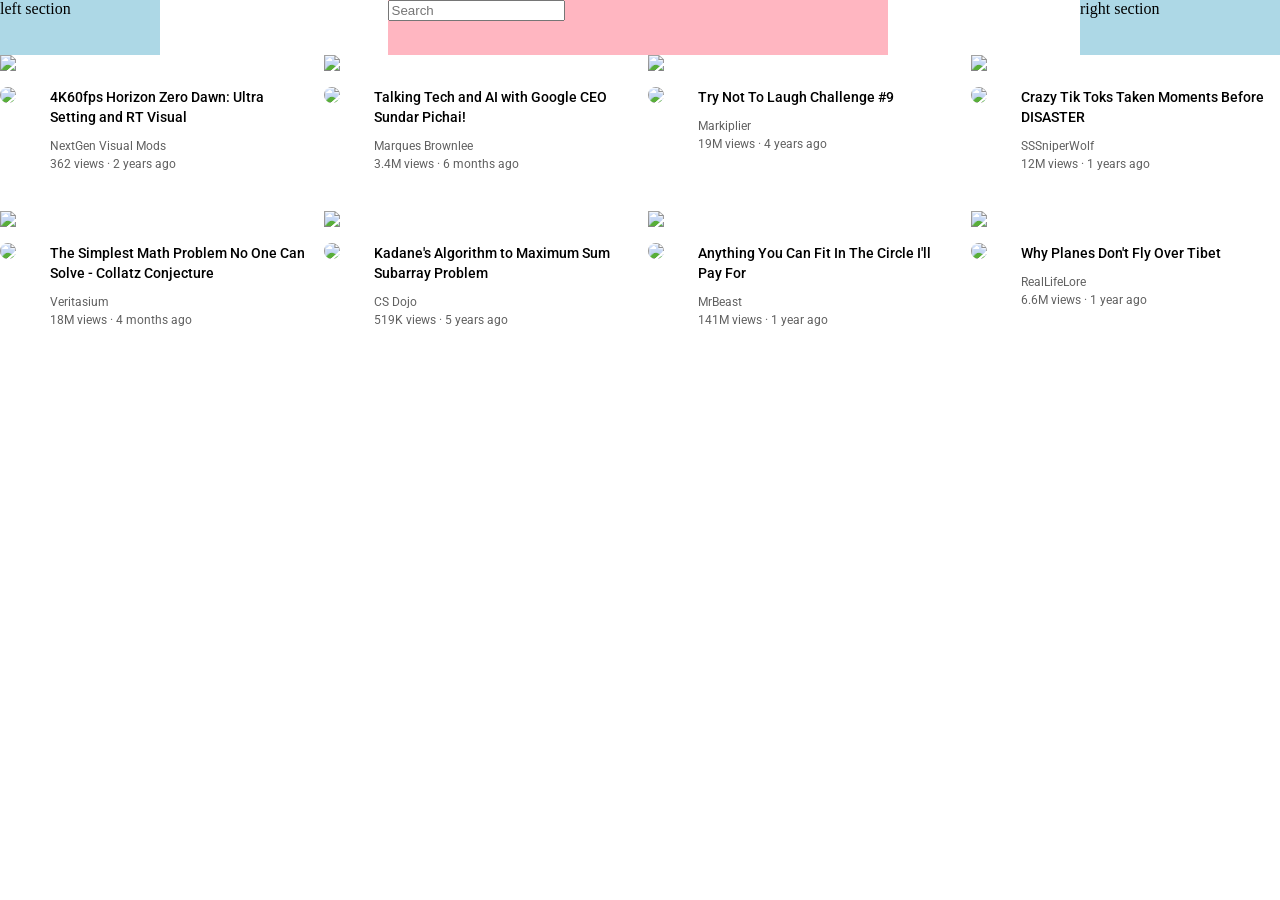
==== Youtube.html @ a3df3cbf "Create flex box for header" ====
<!DOCTYPE html>
<html>
  <head>

    <title>YouTube</title>
    <link rel="shortcut icon" href="https://www.youtube.com/yts/img/favicon-vfl8qSV2F.ico" type="image/
      x-icon">
    <link rel="preconnect" href="https://fonts.googleapis.com">
    <link rel="preconnect" href="https://fonts.gstatic.com" crossorigin>
    <link href="https://fonts.googleapis.com/css2?family=Roboto:wght@400;500;700&display=swap" rel="stylesheet">
    <link rel="stylesheet" href="Style/Header.css">
    <link rel="stylesheet" href="Style/General.css">
    <link rel="stylesheet" href="Style/Video.css">

  </head>
  <body>
    
    <div class="header"> 
      <div class="left-section">left section</div>
      <div class="middle-section"> <input class"search-bar" type="text" placeholder="Search"> </div>
      <div class="right-section">right section</div>
    </div>

    <div class="video-grid">
      <div class="video-preview">
        <div class="thumbnail-row"> <img class="thumbnail" src="thumbnails/thumbnail-0.webp"> </div>
        <div class="video-info-grid">
          <div class="channel-picture"> <img class="profile-picture" src="channel-pictures/channel-0.jpeg"> </div>
          <div class="video-info">
          <!-- This is my video lmao -->
            <p class="video-title"> 4K60fps Horizon Zero Dawn: Ultra Setting and RT Visual </p>
            <p class="video-author"> NextGen Visual Mods </p>
            <p class="video-stats"> 362 views &#183; 2 years ago </p>
          </div>
        </div>
      </div>

      <div class="video-preview">
        <div class="thumbnail-row"> <img class="thumbnail" src="thumbnails/thumbnail-1.webp"> </div>
        <div class="video-info-grid">
          <div class="channel-picture"> <img class="profile-picture" src="channel-pictures/channel-1.jpeg"> </div>
          <div class="video-info">
            <p class="video-title"> Talking Tech and AI with Google CEO Sundar Pichai! </p>
            <p class="video-author"> Marques Brownlee </p>
            <p class="video-stats"> 3.4M views &#183; 6 months ago </p>
          </div>
        </div>
      </div>

      <div class="video-preview">
        <div class="thumbnail-row"> <img class="thumbnail" src="thumbnails/thumbnail-2.webp"> </div>
        <div class="video-info-grid">
          <div class="channel-picture"> <img class="profile-picture" src="channel-pictures/channel-2.jpeg"> </div>
          <div class="video-info">
            <p class="video-title"> Try Not To Laugh Challenge #9 </p>
            <p class="video-author"> Markiplier </p>
            <p class="video-stats"> 19M views &#183; 4 years ago </p>
          </div>
        </div>
      </div>

      <div class="video-preview">
        <div class="thumbnail-row"> <img class="thumbnail" src="thumbnails/thumbnail-3.webp"> </div>
        <div class="video-info-grid">
          <div class="channel-picture"> <img class="profile-picture" src="channel-pictures/channel-3.jpeg"> </div>
          <div class="video-info">
            <p class="video-title"> Crazy Tik Toks Taken Moments Before DISASTER </p>
            <p class="video-author"> SSSniperWolf </p>
            <p class="video-stats"> 12M views &#183; 1 years ago </p>
          </div>
        </div>
      </div>

      <div class="video-preview">
        <div class="thumbnail-row"> <img class="thumbnail" src="thumbnails/thumbnail-4.webp"> </div>
        <div class="video-info-grid">
          <div class="channel-picture"> <img class="profile-picture" src="channel-pictures/channel-4.jpeg"> </div>
          <div class="video-info">
            <p class="video-title"> The Simplest Math Problem No One Can Solve - Collatz Conjecture </p>
            <p class="video-author"> Veritasium </p>
            <p class="video-stats"> 18M views &#183; 4 months ago </p>
          </div>
        </div>
      </div>

      <div class="video-preview">
        <div class="thumbnail-row"> <img class="thumbnail" src="thumbnails/thumbnail-5.webp"> </div>
        <div class="video-info-grid">
          <div class="channel-picture"> <img class="profile-picture" src="channel-pictures/channel-5.jpeg"> </div>
          <div class="video-info">
            <p class="video-title"> Kadane's Algorithm to Maximum Sum Subarray Problem </p>
            <p class="video-author"> CS Dojo </p>
            <p class="video-stats"> 519K views &#183; 5 years ago </p>
          </div>
        </div>
      </div>

      <div class="video-preview">
        <div class="thumbnail-row"> <img class="thumbnail" src="thumbnails/thumbnail-6.webp"> </div>
        <div class="video-info-grid">
          <div class="channel-picture"> <img class="profile-picture" src="channel-pictures/channel-6.jpeg"> </div>
          <div class="video-info">
            <p class="video-title"> Anything You Can Fit In The Circle I&#39;ll Pay For </p>
            <p class="video-author"> MrBeast </p>
            <p class="video-stats"> 141M views &#183; 1 year ago </p>
          </div>
        </div>
      </div>

      <div class="video-preview">
        <div class="thumbnail-row"> <img class="thumbnail" src="thumbnails/thumbnail-7.webp"> </div>
        <div class="video-info-grid">
          <div class="channel-picture"> <img class="profile-picture" src="channel-pictures/channel-7.jpeg"> </div>
          <div class="video-info">
            <p class="video-title"> Why Planes Don't Fly Over Tibet </p>
            <p class="video-author"> RealLifeLore </p>
            <p class="video-stats"> 6.6M views &#183; 1 year ago </p>
          </div>
        </div>
      </div>
      
    </div>

  </body>
</html>
---- Style/Header.css ----
.header {
    height: 55px;
    display: flex;
    flex-direction: row;
    justify-content: space-between;
}

.left-section {
    background-color: lightblue;
    width: 160px;
}

.middle-section {
    background-color: lightpink;
    flex: 1;
    margin-left: 70px;
    margin-right: 35px;
    max-width: 500px;
}

.right-section {
    background-color: lightblue;
    width: 200px;
}
---- Style/General.css ----
p {
    font-family: Roboto, Arial;
    margin-top: 0;
    margin-bottom: 0;
}

body {
    margin: 0;
}
---- Style/Video.css ----
.thumbnail {
  width: 100%;
}

.video-title {
  margin-top: 0;
  font-size: 14px;
  font-weight: 500;
  line-height: 20px;
  margin-bottom: 12px;
}

.video-info-grid {
  display: grid;
  grid-template-columns: 50px 1fr;
}

.profile-picture {
  width: 40px;
  border-radius: 50px;
}

.thumbnail-row {
  margin-bottom: 12px;
}

.video-author,
.video-stats {
  font-size: 12px;
  color: rgb(96, 96, 96);
}

.video-author {
  margin-bottom: 4px;
}

.video-grid{
  display: grid;
  grid-template-columns: 1fr 1fr 1fr 1fr;
  column-gap: 15px;
  row-gap: 40px;
}
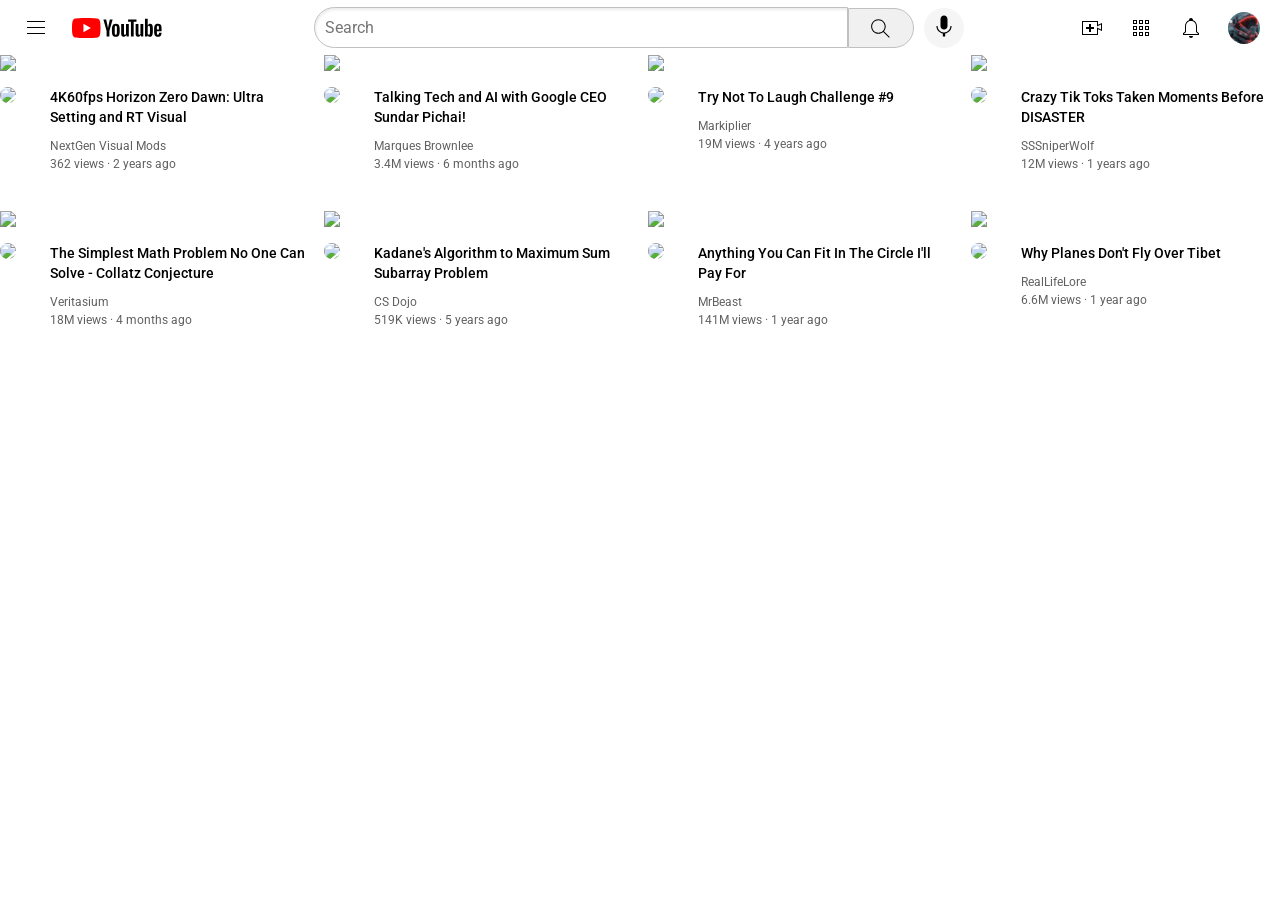
==== commit b28c80ab: "Finished header" ====
--- a/Youtube.html
+++ b/Youtube.html
@@ -16,9 +16,24 @@
   <body>
     
     <div class="header"> 
-      <div class="left-section">left section</div>
-      <div class="middle-section"> <input class"search-bar" type="text" placeholder="Search"> </div>
-      <div class="right-section">right section</div>
+      <div class="left-section">
+        <img class="hamburger-menu" src="Icons/hamburger-menu.svg">
+        <img class="youtube-logo" src="Icons/youtube-logo.svg">
+      </div>
+
+      <div class="middle-section"> 
+        <input class="search-bar" type="text" placeholder="Search"> 
+        <button class="search-button"> <img class="search-icon" src="Icons/search.svg"> </button>
+        <button class="voice-search-button"> <img src="Icons/voice-search-icon.svg"> </button>
+      </div>
+
+      <div class="right-section">
+        <img class="upload-icon" src="Icons/upload.svg">
+        <img class="youtube-apps-icon" src="Icons/youtube-apps.svg">
+        <img class="notification-icon" src="Icons/notifications.svg">
+        <img class="current-user-picture" src="Channel-pictures/channel-0.jpeg">
+      </div>
+
     </div>
 
     <div class="video-grid">
--- a/Style/Header.css
+++ b/Style/Header.css
@@ -1,24 +1,104 @@
 .header {
     height: 55px;
+
     display: flex;
     flex-direction: row;
     justify-content: space-between;
 }
 
 .left-section {
-    background-color: lightblue;
-    width: 160px;
+    display: flex;
+    align-items: center;
+}
+
+.hamburger-menu {
+    height: 24px;
+    margin-left: 24px;
+    margin-right: 24px;
+}
+
+.youtube-logo {
+    height: 20px;
 }
 
 .middle-section {
-    background-color: lightpink;
     flex: 1;
     margin-left: 70px;
     margin-right: 35px;
-    max-width: 500px;
+    max-width: 650px;
+    display: flex;
+    align-items: center;
+}
+
+.search-bar {
+    flex: 1;
+    height: 36.5px;
+    padding-left: 10px;
+    font-size: 16px;
+    border-width: 1px;
+    border-style: solid;
+    border-color: rgb(192, 192, 192);
+    border-radius: 22px 0 0 22px;
+    box-shadow: inset 1px 2px 3px rgba(0, 0, 0, 0.08);
+    width: 0;
+}
+
+.search-bar::placeholder {
+    font-family: Roboto, Arial;
+    font-size: 16px;
+}
+
+.search-button {
+    height: 40px;
+    width: 66px;
+    background-color: rgb(240, 240, 240);
+    border-width: 1px;
+    border-style: solid;
+    border-color: rgb(192, 192, 192);
+    margin-left: -0.5px;
+    margin-right: 10px;
+    border-radius: 0 22px 22px 0;
+}
+
+.search-icon {
+    height: 25px;
+    margin-top: 4px;
+}
+
+.voice-search-button {
+    height: 40px;
+    width: 40px;
+    border-radius: 20px;
+    border: none;
+    background-color: rgb(245, 245, 245);
+}
+
+.voice-search-icon {
+    height: 24px;
+    margin-top: 4px;
 }
 
 .right-section {
-    background-color: lightblue;
-    width: 200px;
+    width: 180px;
+    margin-right: 20px;
+    display: flex;
+    align-items: center;
+    justify-content: space-between;
+}
+
+.upload-icon {
+   height: 24px; 
+}
+
+.youtube-apps-icon {
+    height: 24px;
+}
+
+.notification-icon {
+    height: 24px;
+}
+
+.current-user-picture {
+    height: 32px;
+    border-radius: 16px;
 }
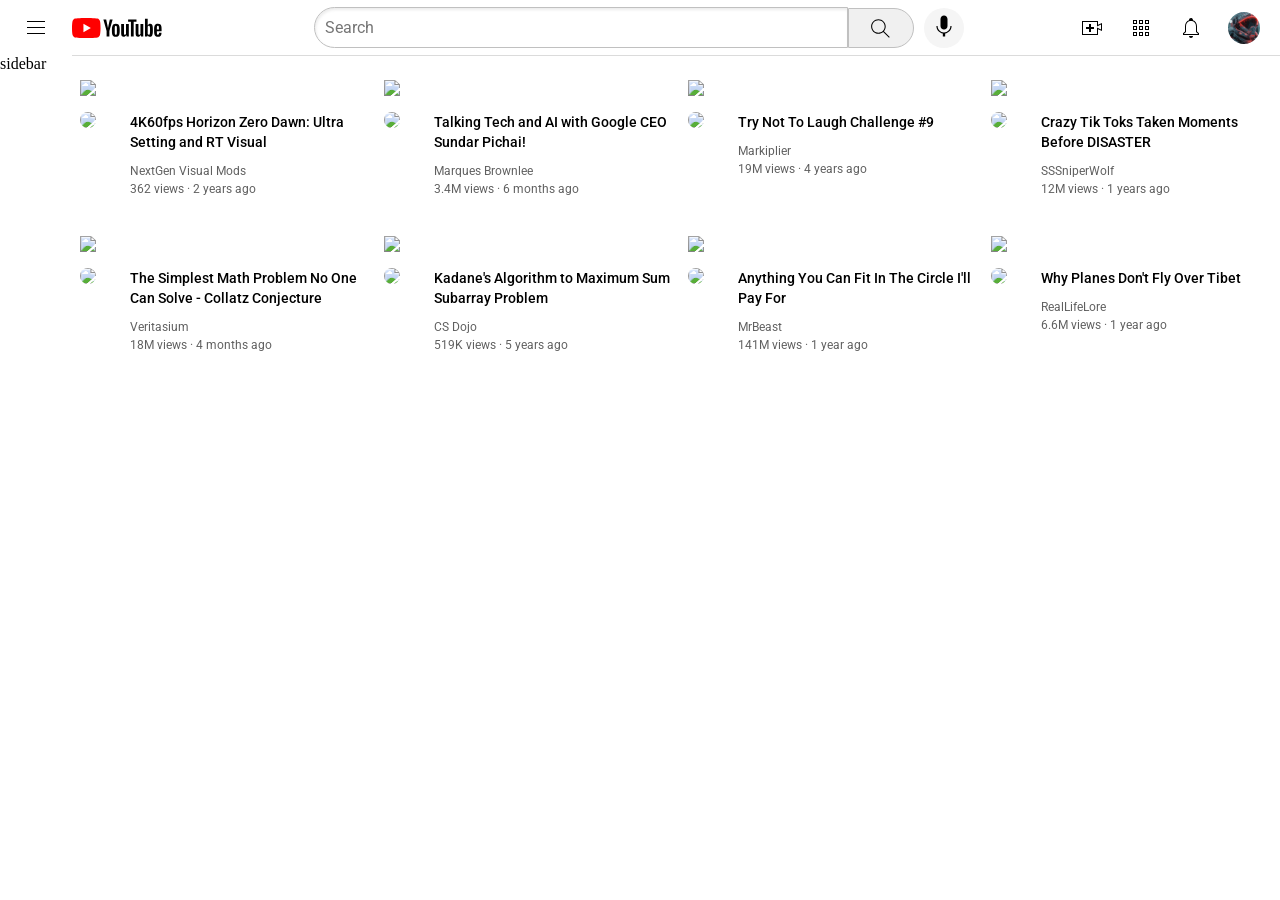
==== commit fe4f74ed: "Add sidebar and fixed header" ====
--- a/Youtube.html
+++ b/Youtube.html
@@ -11,6 +11,7 @@
     <link rel="stylesheet" href="Style/Header.css">
     <link rel="stylesheet" href="Style/General.css">
     <link rel="stylesheet" href="Style/Video.css">
+    <link rel="stylesheet" href="Style/Sidebar.css">
 
   </head>
   <body>
@@ -35,6 +36,8 @@
       </div>
 
     </div>
+
+    <div class="sidebar">sidebar</div>
 
     <div class="video-grid">
       <div class="video-preview">
--- a/Style/Header.css
+++ b/Style/Header.css
@@ -4,6 +4,16 @@
     display: flex;
     flex-direction: row;
     justify-content: space-between;
+
+    position: fixed;
+    top: 0;
+    left: 0;
+    right: 0;
+    
+    background-color: white;
+    border-bottom-width: 1px;
+    border-bottom-style: solid;
+    border-bottom-color: rgb(219, 219, 219);
 }
 
 .left-section {
--- a/Style/General.css
+++ b/Style/General.css
@@ -6,4 +6,6 @@
 
 body {
     margin: 0;
+    padding-top: 80px;
+    padding-left: 80px;
 }
--- a/Style/Sidebar.css
+++ b/Style/Sidebar.css
@@ -0,0 +1,8 @@
+.sidebar {
+    position: fixed;
+    left: 0;
+    bottom: 0;
+    top: 55px;
+    background-color: white;
+    width: 72px;
+}
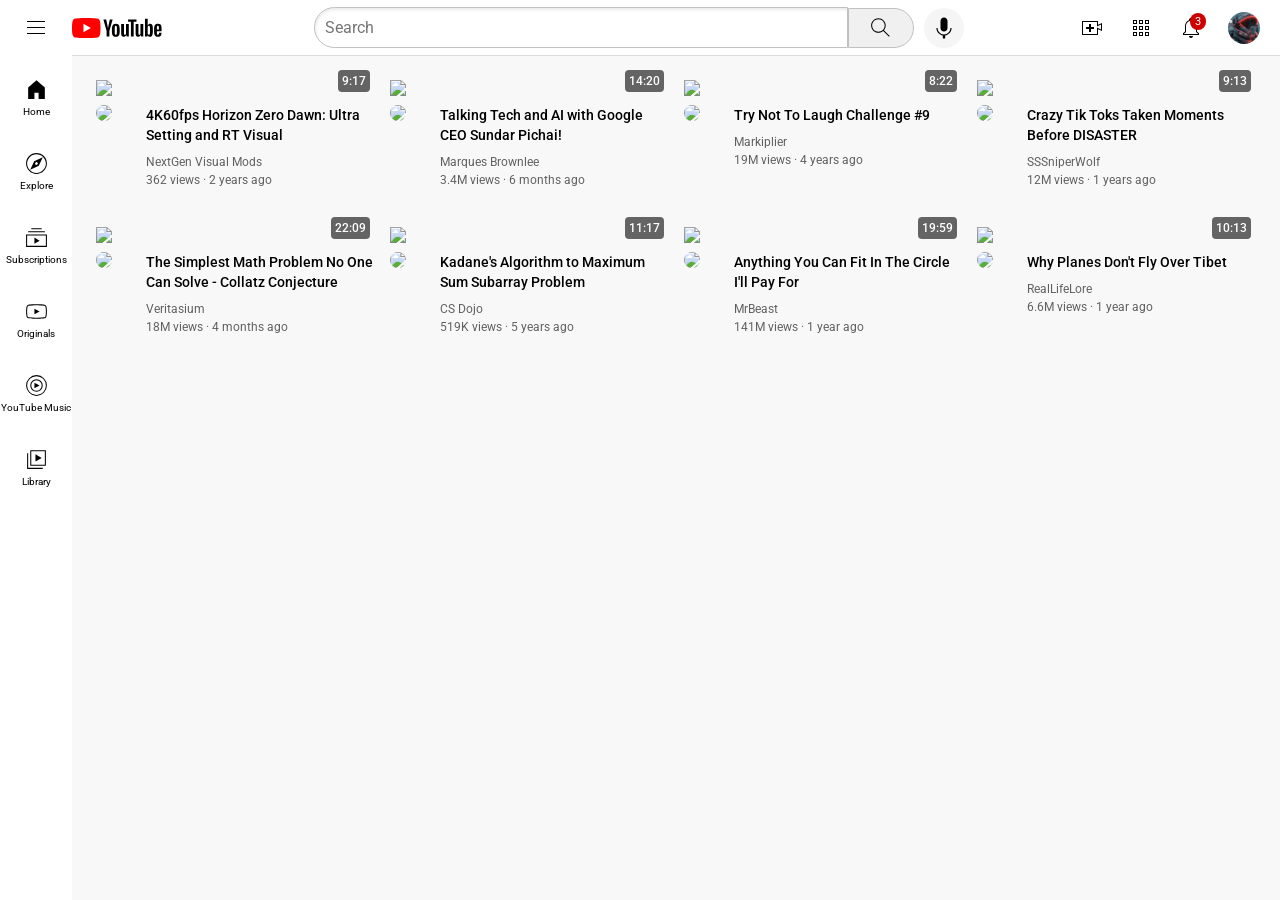
==== commit a12f2d4d: "Add tool tips, sidebar and finishing up project" ====
--- a/Youtube.html
+++ b/Youtube.html
@@ -24,24 +24,75 @@
 
       <div class="middle-section"> 
         <input class="search-bar" type="text" placeholder="Search"> 
-        <button class="search-button"> <img class="search-icon" src="Icons/search.svg"> </button>
-        <button class="voice-search-button"> <img src="Icons/voice-search-icon.svg"> </button>
+        <button class="search-button"> 
+          <img class="search-icon" src="Icons/search.svg"> 
+          <div class="tooltip">Search</div>
+        </button>
+        <button class="voice-search-button"> 
+          <img src="Icons/voice-search-icon.svg"> 
+          <div class="tooltip">Search with your voice</div>
+        </button>
       </div>
 
       <div class="right-section">
-        <img class="upload-icon" src="Icons/upload.svg">
-        <img class="youtube-apps-icon" src="Icons/youtube-apps.svg">
-        <img class="notification-icon" src="Icons/notifications.svg">
+        <div class="upload-icon-container">
+          <img class="upload-icon" src="Icons/upload.svg">
+          <div class="tooltip">Create</div>
+        </div>
+        <div class="youtube-apps-icon-container">
+          <img class="youtube-apps-icon" src="Icons/youtube-apps.svg">
+          <div class="tooltip">YouTube apps</div>
+        </div>
+          <div class="notification-icon-container">
+            <img class="notification-icon" src="Icons/notifications.svg">
+            <div class="notification-count">3</div>
+            <div class="tooltip">Notifications</div>
+          </div>
         <img class="current-user-picture" src="Channel-pictures/channel-0.jpeg">
       </div>
 
     </div>
 
-    <div class="sidebar">sidebar</div>
+    <div class="sidebar">
+      <div class="sidebar-link"> 
+        <img src="Icons/home.svg">  
+        <div>Home</div>
+      </div>
+
+      <div class="sidebar-link"> 
+        <img src="Icons/explore.svg"> 
+        <div>Explore</div>
+      </div>
+
+      <div class="sidebar-link"> 
+        <img src="Icons/subscriptions.svg"> 
+        <div>Subscriptions</div>
+      </div>
+
+      <div class="sidebar-link"> 
+        <img src="Icons/originals.svg"> 
+        <div>Originals</div>
+      </div>
+
+      <div class="sidebar-link"> 
+        <img src="Icons/youtube-music.svg"> 
+        <div>YouTube Music</div>
+      </div>
+
+      <div class="sidebar-link"> 
+        <img src="Icons/library.svg"> 
+        <div>Library</div>
+      </div>
+      
+    </div>
 
     <div class="video-grid">
       <div class="video-preview">
-        <div class="thumbnail-row"> <img class="thumbnail" src="thumbnails/thumbnail-0.webp"> </div>
+        <div class="thumbnail-row"> 
+          <img class="thumbnail" src="thumbnails/thumbnail-0.webp"> 
+          <div class="video-time">9:17</div>
+        </div>
+
         <div class="video-info-grid">
           <div class="channel-picture"> <img class="profile-picture" src="channel-pictures/channel-0.jpeg"> </div>
           <div class="video-info">
@@ -54,7 +105,11 @@
       </div>
 
       <div class="video-preview">
-        <div class="thumbnail-row"> <img class="thumbnail" src="thumbnails/thumbnail-1.webp"> </div>
+        <div class="thumbnail-row"> 
+          <img class="thumbnail" src="thumbnails/thumbnail-1.webp"> 
+          <div class="video-time">14:20</div>
+        </div>
+
         <div class="video-info-grid">
           <div class="channel-picture"> <img class="profile-picture" src="channel-pictures/channel-1.jpeg"> </div>
           <div class="video-info">
@@ -66,7 +121,11 @@
       </div>
 
       <div class="video-preview">
-        <div class="thumbnail-row"> <img class="thumbnail" src="thumbnails/thumbnail-2.webp"> </div>
+        <div class="thumbnail-row"> 
+          <img class="thumbnail" src="thumbnails/thumbnail-2.webp"> 
+          <div class="video-time">8:22</div>
+        </div>
+
         <div class="video-info-grid">
           <div class="channel-picture"> <img class="profile-picture" src="channel-pictures/channel-2.jpeg"> </div>
           <div class="video-info">
@@ -78,7 +137,11 @@
       </div>
 
       <div class="video-preview">
-        <div class="thumbnail-row"> <img class="thumbnail" src="thumbnails/thumbnail-3.webp"> </div>
+        <div class="thumbnail-row"> 
+          <img class="thumbnail" src="thumbnails/thumbnail-3.webp"> 
+          <div class="video-time">9:13</div>
+        </div>
+      
         <div class="video-info-grid">
           <div class="channel-picture"> <img class="profile-picture" src="channel-pictures/channel-3.jpeg"> </div>
           <div class="video-info">
@@ -90,7 +153,11 @@
       </div>
 
       <div class="video-preview">
-        <div class="thumbnail-row"> <img class="thumbnail" src="thumbnails/thumbnail-4.webp"> </div>
+        <div class="thumbnail-row"> 
+          <img class="thumbnail" src="thumbnails/thumbnail-4.webp"> 
+          <div class="video-time">22:09</div>
+        </div>
+        
         <div class="video-info-grid">
           <div class="channel-picture"> <img class="profile-picture" src="channel-pictures/channel-4.jpeg"> </div>
           <div class="video-info">
@@ -102,7 +169,11 @@
       </div>
 
       <div class="video-preview">
-        <div class="thumbnail-row"> <img class="thumbnail" src="thumbnails/thumbnail-5.webp"> </div>
+        <div class="thumbnail-row"> 
+          <img class="thumbnail" src="thumbnails/thumbnail-5.webp"> 
+          <div class="video-time">11:17</div>
+        </div>
+
         <div class="video-info-grid">
           <div class="channel-picture"> <img class="profile-picture" src="channel-pictures/channel-5.jpeg"> </div>
           <div class="video-info">
@@ -114,7 +185,11 @@
       </div>
 
       <div class="video-preview">
-        <div class="thumbnail-row"> <img class="thumbnail" src="thumbnails/thumbnail-6.webp"> </div>
+        <div class="thumbnail-row"> 
+          <img class="thumbnail" src="thumbnails/thumbnail-6.webp"> 
+          <div class="video-time">19:59</div>
+        </div>
+
         <div class="video-info-grid">
           <div class="channel-picture"> <img class="profile-picture" src="channel-pictures/channel-6.jpeg"> </div>
           <div class="video-info">
@@ -126,7 +201,11 @@
       </div>
 
       <div class="video-preview">
-        <div class="thumbnail-row"> <img class="thumbnail" src="thumbnails/thumbnail-7.webp"> </div>
+        <div class="thumbnail-row"> 
+          <img class="thumbnail" src="thumbnails/thumbnail-7.webp">
+          <div class="video-time">10:13</div>
+        </div>
+
         <div class="video-info-grid">
           <div class="channel-picture"> <img class="profile-picture" src="channel-pictures/channel-7.jpeg"> </div>
           <div class="video-info">
--- a/Style/Header.css
+++ b/Style/Header.css
@@ -9,6 +9,7 @@
     top: 0;
     left: 0;
     right: 0;
+    z-index: 100;
     
     background-color: white;
     border-bottom-width: 1px;
@@ -68,11 +69,52 @@
     margin-left: -0.5px;
     margin-right: 10px;
     border-radius: 0 22px 22px 0;
+    cursor: pointer;
 }
 
 .search-icon {
     height: 25px;
-    margin-top: 4px;
+}
+
+.search-button, 
+.voice-search-button,
+.upload-icon-container,
+.youtube-apps-icon-container,
+.notification-icon-container {
+    position: relative;
+    display: flex;
+    justify-content: center;
+    align-items: center;
+}
+
+.search-button .tooltip, 
+.voice-search-button .tooltip,
+.upload-icon-container .tooltip,
+.youtube-apps-icon-container .tooltip,
+.notification-icon-container .tooltip {
+    font-family: Roboto, Ariel;
+    position: absolute;
+    background-color: gray;
+    color: white;
+    padding-top: 4px;
+    padding-bottom: 4px;
+    padding-left: 8px;
+    padding-right: 8px;
+    border-radius: 4px;
+    font-size: 12px;
+    bottom: -25px;
+    opacity: 0;
+    transition: opacity 0.3s;
+    pointer-events: none;
+    white-space: nowrap;
+}
+
+.search-button:hover .tooltip,
+.voice-search-button:hover .tooltip,
+.upload-icon-container:hover .tooltip,
+.youtube-apps-icon-container:hover .tooltip,
+.notification-icon-container:hover .tooltip {
+    opacity: 1;
 }
 
 .voice-search-button {
@@ -85,7 +127,6 @@
 
 .voice-search-icon {
     height: 24px;
-    margin-top: 4px;
 }
 
 .right-section {
@@ -108,6 +149,25 @@
     height: 24px;
 }
 
+.notification-icon-container{
+    position: relative;
+}
+
+.notification-count{
+    position: absolute;
+    top: -3px;
+    right: -3px;
+    background-color: rgb(206, 0, 0);
+    color: white;
+    font-family: Roboto, Ariel;
+    font-size: 11px;
+    padding-left: 5px;
+    padding-right: 5px;
+    padding-bottom: 2px;
+    padding-top: 2px;
+    border-radius: 10px;
+}
+
 .current-user-picture {
     height: 32px;
     border-radius: 16px;
--- a/Style/General.css
+++ b/Style/General.css
@@ -7,5 +7,7 @@
 body {
     margin: 0;
     padding-top: 80px;
-    padding-left: 80px;
+    padding-left: 96px;
+    padding-right: 24px;
+    background-color: rgb(248, 248, 248);
 }
--- a/Style/Video.css
+++ b/Style/Video.css
@@ -7,7 +7,7 @@
   font-size: 14px;
   font-weight: 500;
   line-height: 20px;
-  margin-bottom: 12px;
+  margin-bottom: 10px;
 }
 
 .video-info-grid {
@@ -16,12 +16,13 @@
 }
 
 .profile-picture {
-  width: 40px;
+  width: 36px;
   border-radius: 50px;
 }
 
 .thumbnail-row {
-  margin-bottom: 12px;
+  margin-bottom: 5px;
+  position: relative;
 }
 
 .video-author,
@@ -39,4 +40,20 @@
   grid-template-columns: 1fr 1fr 1fr 1fr;
   column-gap: 15px;
   row-gap: 40px;
+}
+
+.video-time {
+  font-family: Roboto, Ariel;
+  font-size: 12px;
+  font-weight: 500;
+  padding-left: 4px;
+  padding-right: 4px;
+  padding-bottom: 4px;
+  border-radius: 4px;
+  padding-top: 4px;
+  background-color: rgba(0, 0, 0, 0.596);
+  color: white;
+  position: absolute;
+  bottom: 8px;
+  right: 5px;
 }
--- a/Style/Sidebar.css
+++ b/Style/Sidebar.css
@@ -5,4 +5,29 @@
     top: 55px;
     background-color: white;
     width: 72px;
+    z-index: 100;
+    padding-top: 5px;
+}
+
+.sidebar-link {
+    height: 74px;
+    display: flex;
+    justify-content: center;
+    align-items: center;
+    flex-direction: column;
+    cursor: pointer;
+}
+
+.sidebar-link:hover {
+    background-color: rgb(226, 226, 226);
+}
+
+.sidebar-link img {
+    height: 25px;
+    margin-bottom: 4px;
+}
+
+.sidebar-link div {
+    font-family: Roboto, Ariel;
+    font-size: 10px;
 }
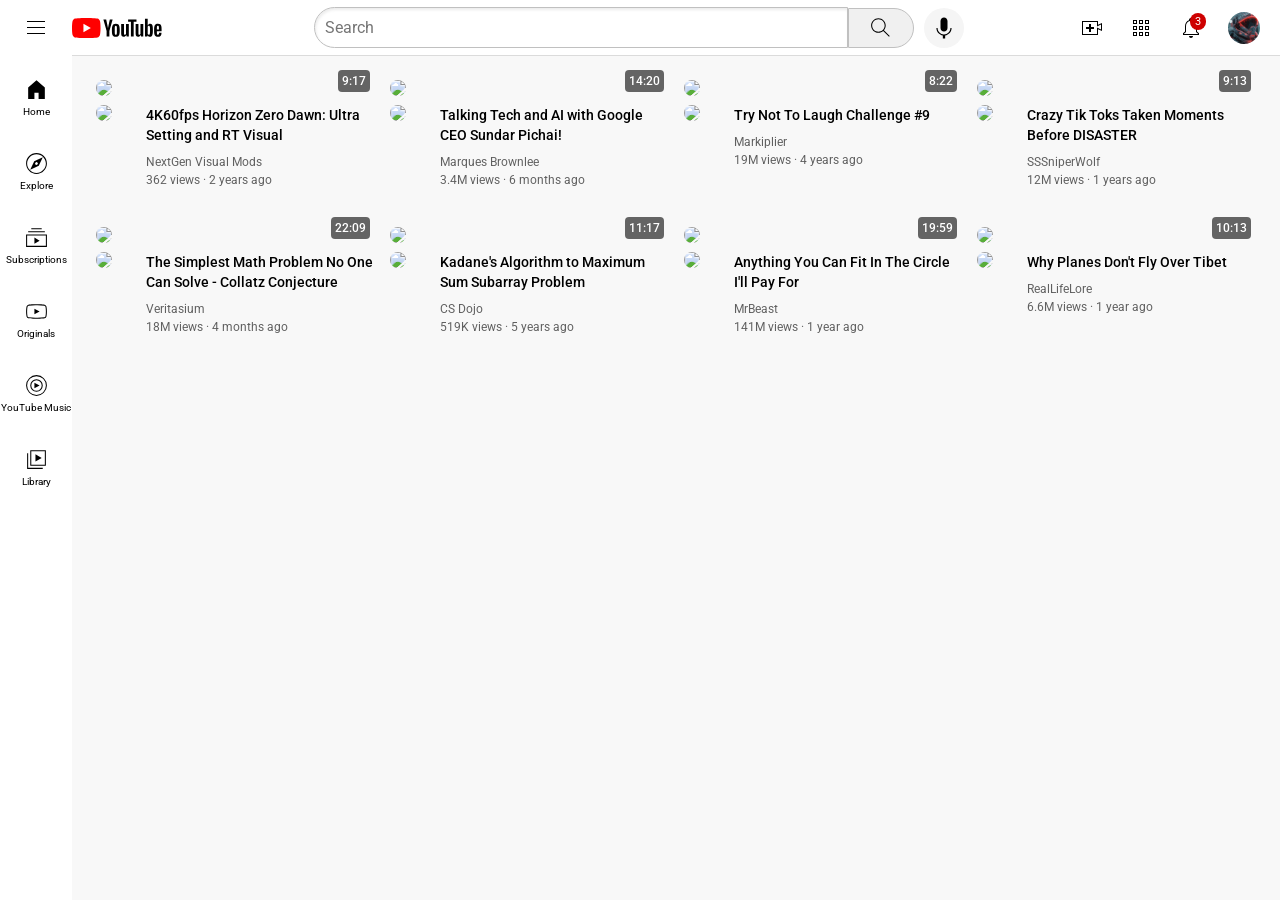
==== commit 154d4ba9: "Add clickable link when click the pictures" ====
--- a/Youtube.html
+++ b/Youtube.html
@@ -89,15 +89,23 @@
     <div class="video-grid">
       <div class="video-preview">
         <div class="thumbnail-row"> 
-          <img class="thumbnail" src="thumbnails/thumbnail-0.webp"> 
+          <a class="video-title-link" href="https://www.youtube.com/watch?v=gRkzkuk7_fI" target="_blank"> 
+            <img class="thumbnail" src="thumbnails/thumbnail-0.webp"> 
+          </a>
           <div class="video-time">9:17</div>
         </div>
 
         <div class="video-info-grid">
-          <div class="channel-picture"> <img class="profile-picture" src="channel-pictures/channel-0.jpeg"> </div>
+          <div class="channel-picture"> 
+            <a class="video-title-link" href="https://www.youtube.com/@Roza12891" target="_blank">
+              <img class="profile-picture" src="channel-pictures/channel-0.jpeg"> 
+            </a>
+          </div>
           <div class="video-info">
           <!-- This is my video lmao -->
-            <p class="video-title"> 4K60fps Horizon Zero Dawn: Ultra Setting and RT Visual </p>
+            <a class="video-title-link" href="https://www.youtube.com/watch?v=gRkzkuk7_fI" target="_blank">
+              <p class="video-title"> 4K60fps Horizon Zero Dawn: Ultra Setting and RT Visual </p>
+            </a>
             <p class="video-author"> NextGen Visual Mods </p>
             <p class="video-stats"> 362 views &#183; 2 years ago </p>
           </div>
@@ -106,14 +114,22 @@
 
       <div class="video-preview">
         <div class="thumbnail-row"> 
-          <img class="thumbnail" src="thumbnails/thumbnail-1.webp"> 
+          <a class="video-title-link" href="https://www.youtube.com/watch?v=n2RNcPRtAiY" target="_blank"> 
+            <img class="thumbnail" src="thumbnails/thumbnail-1.webp"> 
+          </a>
           <div class="video-time">14:20</div>
         </div>
 
         <div class="video-info-grid">
-          <div class="channel-picture"> <img class="profile-picture" src="channel-pictures/channel-1.jpeg"> </div>
-          <div class="video-info">
-            <p class="video-title"> Talking Tech and AI with Google CEO Sundar Pichai! </p>
+          <div class="channel-picture"> 
+            <a class="video-title-link" href="https://www.youtube.com/@mkbhd" target="_blank"> 
+              <img class="profile-picture" src="channel-pictures/channel-1.jpeg"> 
+            </a>
+          </div>
+          <div class="video-info">
+            <a class="video-title-link" href="https://www.youtube.com/watch?v=n2RNcPRtAiY" target="_blank"> 
+              <p class="video-title"> Talking Tech and AI with Google CEO Sundar Pichai! </p>
+            </a>
             <p class="video-author"> Marques Brownlee </p>
             <p class="video-stats"> 3.4M views &#183; 6 months ago </p>
           </div>
@@ -122,14 +138,22 @@
 
       <div class="video-preview">
         <div class="thumbnail-row"> 
-          <img class="thumbnail" src="thumbnails/thumbnail-2.webp"> 
+          <a class="video-title-link" href="https://www.youtube.com/watch?v=mP0RAo9SKZk" target="_blank"> 
+            <img class="thumbnail" src="thumbnails/thumbnail-2.webp"> 
+          </a>
           <div class="video-time">8:22</div>
         </div>
 
         <div class="video-info-grid">
-          <div class="channel-picture"> <img class="profile-picture" src="channel-pictures/channel-2.jpeg"> </div>
-          <div class="video-info">
-            <p class="video-title"> Try Not To Laugh Challenge #9 </p>
+          <div class="channel-picture"> 
+            <a class="video-title-link" href="https://www.youtube.com/@markiplier" target="_blank"> 
+              <img class="profile-picture" src="channel-pictures/channel-2.jpeg"> 
+            </a>
+          </div>
+          <div class="video-info">
+            <a class="video-title-link" href="https://www.youtube.com/watch?v=mP0RAo9SKZk" target="_blank"> 
+              <p class="video-title"> Try Not To Laugh Challenge #9 </p>
+            </a>
             <p class="video-author"> Markiplier </p>
             <p class="video-stats"> 19M views &#183; 4 years ago </p>
           </div>
@@ -138,14 +162,22 @@
 
       <div class="video-preview">
         <div class="thumbnail-row"> 
-          <img class="thumbnail" src="thumbnails/thumbnail-3.webp"> 
+          <a class="video-title-link" href="https://www.youtube.com/watch?v=FgjPQQeTh1w" target="_blank"> 
+            <img class="thumbnail" src="thumbnails/thumbnail-3.webp"> 
+          </a>
           <div class="video-time">9:13</div>
         </div>
       
         <div class="video-info-grid">
-          <div class="channel-picture"> <img class="profile-picture" src="channel-pictures/channel-3.jpeg"> </div>
-          <div class="video-info">
-            <p class="video-title"> Crazy Tik Toks Taken Moments Before DISASTER </p>
+          <div class="channel-picture"> 
+            <a class="video-title-link" href="https://www.youtube.com/@SSSniperWolf" target="_blank"> 
+              <img class="profile-picture" src="channel-pictures/channel-3.jpeg"> 
+            </a>
+          </div>
+          <div class="video-info">
+            <a class="video-title-link" href="https://www.youtube.com/watch?v=FgjPQQeTh1w" target="_blank"> 
+              <p class="video-title"> Crazy Tik Toks Taken Moments Before DISASTER </p>
+            </a>
             <p class="video-author"> SSSniperWolf </p>
             <p class="video-stats"> 12M views &#183; 1 years ago </p>
           </div>
@@ -154,14 +186,22 @@
 
       <div class="video-preview">
         <div class="thumbnail-row"> 
-          <img class="thumbnail" src="thumbnails/thumbnail-4.webp"> 
+          <a class="video-title-link" href="https://www.youtube.com/watch?v=094y1Z2wpJg" target="_blank"> 
+            <img class="thumbnail" src="thumbnails/thumbnail-4.webp">
+          </a> 
           <div class="video-time">22:09</div>
         </div>
         
         <div class="video-info-grid">
-          <div class="channel-picture"> <img class="profile-picture" src="channel-pictures/channel-4.jpeg"> </div>
-          <div class="video-info">
-            <p class="video-title"> The Simplest Math Problem No One Can Solve - Collatz Conjecture </p>
+          <div class="channel-picture"> 
+            <a class="video-title-link" href="https://www.youtube.com/@veritasium" target="_blank"> 
+              <img class="profile-picture" src="channel-pictures/channel-4.jpeg"> 
+            </a>
+          </div>
+          <div class="video-info">
+            <a class="video-title-link" href="https://www.youtube.com/watch?v=094y1Z2wpJg" target="_blank"> 
+              <p class="video-title"> The Simplest Math Problem No One Can Solve - Collatz Conjecture </p>
+            </a>
             <p class="video-author"> Veritasium </p>
             <p class="video-stats"> 18M views &#183; 4 months ago </p>
           </div>
@@ -170,14 +210,22 @@
 
       <div class="video-preview">
         <div class="thumbnail-row"> 
-          <img class="thumbnail" src="thumbnails/thumbnail-5.webp"> 
+          <a class="video-title-link" href="https://www.youtube.com/watch?v=86CQq3pKSUw" target="_blank"> 
+            <img class="thumbnail" src="thumbnails/thumbnail-5.webp"> 
+          </a>
           <div class="video-time">11:17</div>
         </div>
 
         <div class="video-info-grid">
-          <div class="channel-picture"> <img class="profile-picture" src="channel-pictures/channel-5.jpeg"> </div>
-          <div class="video-info">
-            <p class="video-title"> Kadane's Algorithm to Maximum Sum Subarray Problem </p>
+          <div class="channel-picture"> 
+            <a class="video-title-link" href="https://www.youtube.com/@CSDojo" target="_blank"> 
+              <img class="profile-picture" src="channel-pictures/channel-5.jpeg"> 
+            </a>
+          </div>
+          <div class="video-info">
+            <a class="video-title-link" href="https://www.youtube.com/watch?v=86CQq3pKSUw" target="_blank"> 
+              <p class="video-title"> Kadane's Algorithm to Maximum Sum Subarray Problem </p>
+            </a>
             <p class="video-author"> CS Dojo </p>
             <p class="video-stats"> 519K views &#183; 5 years ago </p>
           </div>
@@ -186,14 +234,22 @@
 
       <div class="video-preview">
         <div class="thumbnail-row"> 
-          <img class="thumbnail" src="thumbnails/thumbnail-6.webp"> 
+          <a class="video-title-link" href="https://www.youtube.com/watch?v=yXWw0_UfSFg" target="_blank"> 
+            <img class="thumbnail" src="thumbnails/thumbnail-6.webp"> 
+          </a>
           <div class="video-time">19:59</div>
         </div>
 
         <div class="video-info-grid">
-          <div class="channel-picture"> <img class="profile-picture" src="channel-pictures/channel-6.jpeg"> </div>
-          <div class="video-info">
-            <p class="video-title"> Anything You Can Fit In The Circle I&#39;ll Pay For </p>
+          <div class="channel-picture"> 
+            <a class="video-title-link" href="https://www.youtube.com/@MrBeast" target="_blank"> 
+              <img class="profile-picture" src="channel-pictures/channel-6.jpeg"> 
+            </a>
+          </div>
+          <div class="video-info">
+            <a class="video-title-link" href="https://www.youtube.com/watch?v=yXWw0_UfSFg" target="_blank"> 
+              <p class="video-title"> Anything You Can Fit In The Circle I&#39;ll Pay For </p>
+            </a>
             <p class="video-author"> MrBeast </p>
             <p class="video-stats"> 141M views &#183; 1 year ago </p>
           </div>
@@ -202,14 +258,22 @@
 
       <div class="video-preview">
         <div class="thumbnail-row"> 
-          <img class="thumbnail" src="thumbnails/thumbnail-7.webp">
+          <a class="video-title-link" href="https://www.youtube.com/watch?v=fNVa1qMbF9Y" target="_blank"> 
+            <img class="thumbnail" src="thumbnails/thumbnail-7.webp">
+          </a>
           <div class="video-time">10:13</div>
         </div>
 
         <div class="video-info-grid">
-          <div class="channel-picture"> <img class="profile-picture" src="channel-pictures/channel-7.jpeg"> </div>
-          <div class="video-info">
-            <p class="video-title"> Why Planes Don't Fly Over Tibet </p>
+          <div class="channel-picture"> 
+            <a class="video-title-link" href="https://www.youtube.com/@RealLifeLore" target="_blank"> 
+              <img class="profile-picture" src="channel-pictures/channel-7.jpeg"> 
+            </a>
+          </div>
+          <div class="video-info">
+            <a class="video-title-link" href="https://www.youtube.com/watch?v=fNVa1qMbF9Y" target="_blank">
+              <p class="video-title"> Why Planes Don't Fly Over Tibet </p>
+            </a>
             <p class="video-author"> RealLifeLore </p>
             <p class="video-stats"> 6.6M views &#183; 1 year ago </p>
           </div>
--- a/Style/Header.css
+++ b/Style/Header.css
@@ -26,10 +26,12 @@
     height: 24px;
     margin-left: 24px;
     margin-right: 24px;
+    cursor: pointer;
 }
 
 .youtube-logo {
     height: 20px;
+    cursor: pointer;
 }
 
 .middle-section {
@@ -123,6 +125,7 @@
     border-radius: 20px;
     border: none;
     background-color: rgb(245, 245, 245);
+    cursor: pointer;
 }
 
 .voice-search-icon {
@@ -139,14 +142,17 @@
 
 .upload-icon {
    height: 24px; 
+   cursor: pointer;
 }
 
 .youtube-apps-icon {
     height: 24px;
+    cursor: pointer;
 }
 
 .notification-icon {
     height: 24px;
+    cursor: pointer;
 }
 
 .notification-icon-container{
@@ -166,9 +172,11 @@
     padding-bottom: 2px;
     padding-top: 2px;
     border-radius: 10px;
+    cursor: pointer;
 }
 
 .current-user-picture {
     height: 32px;
     border-radius: 16px;
+    cursor: pointer;
 }
--- a/Style/Video.css
+++ b/Style/Video.css
@@ -1,5 +1,6 @@
 .thumbnail {
   width: 100%;
+  border-radius: 10px;
 }
 
 .video-title {
@@ -56,4 +57,9 @@
   position: absolute;
   bottom: 8px;
   right: 5px;
+}
+
+.video-title-link {
+  text-decoration: none;
+  color: black;
 }
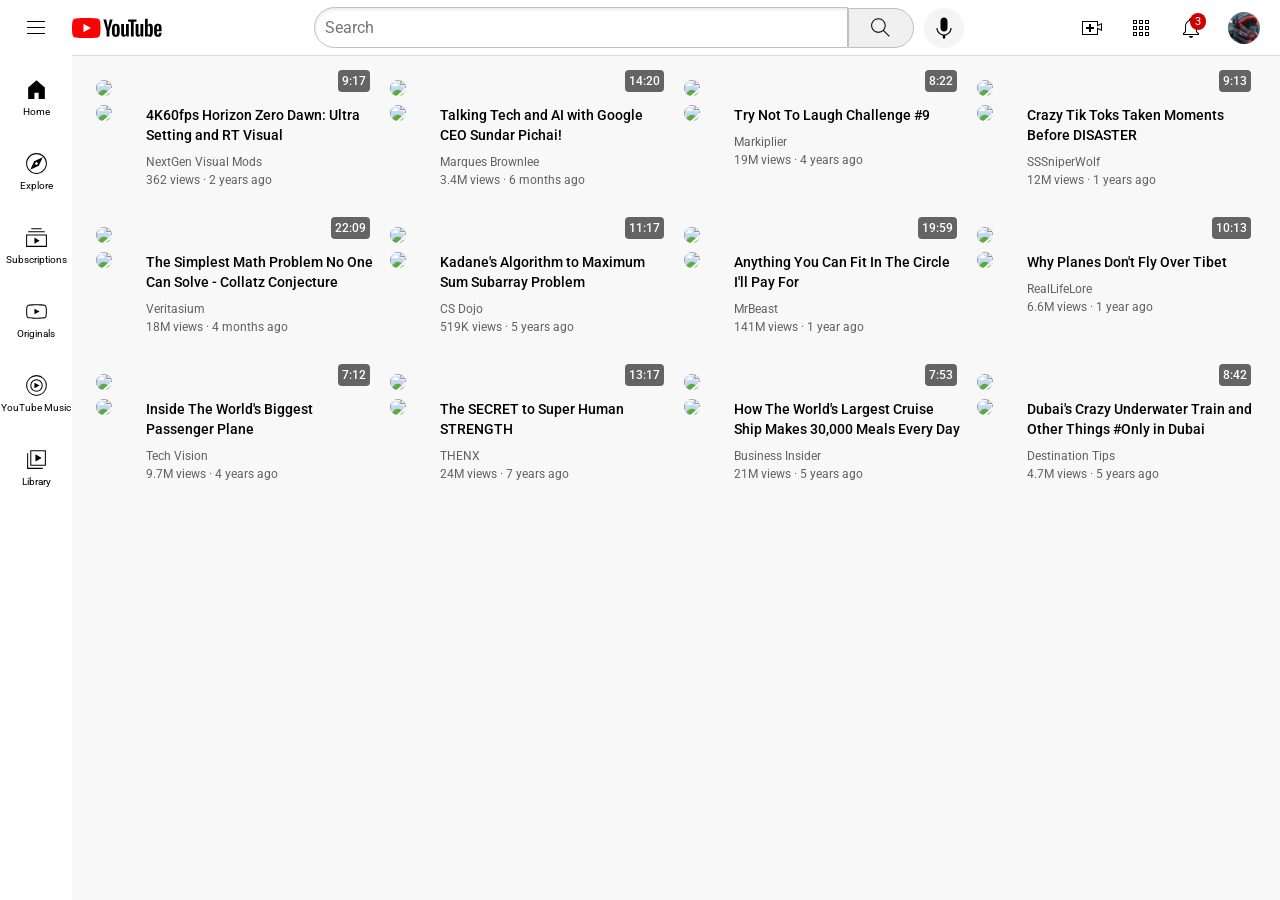
==== commit f4e8edf2: "Add more Videos" ====
--- a/Youtube.html
+++ b/Youtube.html
@@ -89,7 +89,7 @@
     <div class="video-grid">
       <div class="video-preview">
         <div class="thumbnail-row"> 
-          <a class="video-title-link" href="https://www.youtube.com/watch?v=gRkzkuk7_fI" target="_blank"> 
+          <a class="video-title-link" href="https://www.youtube.com/watch?v=gRkzkuk7_fI"> 
             <img class="thumbnail" src="thumbnails/thumbnail-0.webp"> 
           </a>
           <div class="video-time">9:17</div>
@@ -103,7 +103,7 @@
           </div>
           <div class="video-info">
           <!-- This is my video lmao -->
-            <a class="video-title-link" href="https://www.youtube.com/watch?v=gRkzkuk7_fI" target="_blank">
+            <a class="video-title-link" href="https://www.youtube.com/watch?v=gRkzkuk7_fI">
               <p class="video-title"> 4K60fps Horizon Zero Dawn: Ultra Setting and RT Visual </p>
             </a>
             <p class="video-author"> NextGen Visual Mods </p>
@@ -114,7 +114,7 @@
 
       <div class="video-preview">
         <div class="thumbnail-row"> 
-          <a class="video-title-link" href="https://www.youtube.com/watch?v=n2RNcPRtAiY" target="_blank"> 
+          <a class="video-title-link" href="https://www.youtube.com/watch?v=n2RNcPRtAiY"> 
             <img class="thumbnail" src="thumbnails/thumbnail-1.webp"> 
           </a>
           <div class="video-time">14:20</div>
@@ -127,7 +127,7 @@
             </a>
           </div>
           <div class="video-info">
-            <a class="video-title-link" href="https://www.youtube.com/watch?v=n2RNcPRtAiY" target="_blank"> 
+            <a class="video-title-link" href="https://www.youtube.com/watch?v=n2RNcPRtAiY"> 
               <p class="video-title"> Talking Tech and AI with Google CEO Sundar Pichai! </p>
             </a>
             <p class="video-author"> Marques Brownlee </p>
@@ -138,7 +138,7 @@
 
       <div class="video-preview">
         <div class="thumbnail-row"> 
-          <a class="video-title-link" href="https://www.youtube.com/watch?v=mP0RAo9SKZk" target="_blank"> 
+          <a class="video-title-link" href="https://www.youtube.com/watch?v=mP0RAo9SKZk"> 
             <img class="thumbnail" src="thumbnails/thumbnail-2.webp"> 
           </a>
           <div class="video-time">8:22</div>
@@ -151,7 +151,7 @@
             </a>
           </div>
           <div class="video-info">
-            <a class="video-title-link" href="https://www.youtube.com/watch?v=mP0RAo9SKZk" target="_blank"> 
+            <a class="video-title-link" href="https://www.youtube.com/watch?v=mP0RAo9SKZk"> 
               <p class="video-title"> Try Not To Laugh Challenge #9 </p>
             </a>
             <p class="video-author"> Markiplier </p>
@@ -162,7 +162,7 @@
 
       <div class="video-preview">
         <div class="thumbnail-row"> 
-          <a class="video-title-link" href="https://www.youtube.com/watch?v=FgjPQQeTh1w" target="_blank"> 
+          <a class="video-title-link" href="https://www.youtube.com/watch?v=FgjPQQeTh1w"> 
             <img class="thumbnail" src="thumbnails/thumbnail-3.webp"> 
           </a>
           <div class="video-time">9:13</div>
@@ -175,7 +175,7 @@
             </a>
           </div>
           <div class="video-info">
-            <a class="video-title-link" href="https://www.youtube.com/watch?v=FgjPQQeTh1w" target="_blank"> 
+            <a class="video-title-link" href="https://www.youtube.com/watch?v=FgjPQQeTh1w"> 
               <p class="video-title"> Crazy Tik Toks Taken Moments Before DISASTER </p>
             </a>
             <p class="video-author"> SSSniperWolf </p>
@@ -186,7 +186,7 @@
 
       <div class="video-preview">
         <div class="thumbnail-row"> 
-          <a class="video-title-link" href="https://www.youtube.com/watch?v=094y1Z2wpJg" target="_blank"> 
+          <a class="video-title-link" href="https://www.youtube.com/watch?v=094y1Z2wpJg"> 
             <img class="thumbnail" src="thumbnails/thumbnail-4.webp">
           </a> 
           <div class="video-time">22:09</div>
@@ -199,7 +199,7 @@
             </a>
           </div>
           <div class="video-info">
-            <a class="video-title-link" href="https://www.youtube.com/watch?v=094y1Z2wpJg" target="_blank"> 
+            <a class="video-title-link" href="https://www.youtube.com/watch?v=094y1Z2wpJg"> 
               <p class="video-title"> The Simplest Math Problem No One Can Solve - Collatz Conjecture </p>
             </a>
             <p class="video-author"> Veritasium </p>
@@ -210,7 +210,7 @@
 
       <div class="video-preview">
         <div class="thumbnail-row"> 
-          <a class="video-title-link" href="https://www.youtube.com/watch?v=86CQq3pKSUw" target="_blank"> 
+          <a class="video-title-link" href="https://www.youtube.com/watch?v=86CQq3pKSUw"> 
             <img class="thumbnail" src="thumbnails/thumbnail-5.webp"> 
           </a>
           <div class="video-time">11:17</div>
@@ -223,7 +223,7 @@
             </a>
           </div>
           <div class="video-info">
-            <a class="video-title-link" href="https://www.youtube.com/watch?v=86CQq3pKSUw" target="_blank"> 
+            <a class="video-title-link" href="https://www.youtube.com/watch?v=86CQq3pKSUw"> 
               <p class="video-title"> Kadane's Algorithm to Maximum Sum Subarray Problem </p>
             </a>
             <p class="video-author"> CS Dojo </p>
@@ -234,7 +234,7 @@
 
       <div class="video-preview">
         <div class="thumbnail-row"> 
-          <a class="video-title-link" href="https://www.youtube.com/watch?v=yXWw0_UfSFg" target="_blank"> 
+          <a class="video-title-link" href="https://www.youtube.com/watch?v=yXWw0_UfSFg"> 
             <img class="thumbnail" src="thumbnails/thumbnail-6.webp"> 
           </a>
           <div class="video-time">19:59</div>
@@ -247,7 +247,7 @@
             </a>
           </div>
           <div class="video-info">
-            <a class="video-title-link" href="https://www.youtube.com/watch?v=yXWw0_UfSFg" target="_blank"> 
+            <a class="video-title-link" href="https://www.youtube.com/watch?v=yXWw0_UfSFg"> 
               <p class="video-title"> Anything You Can Fit In The Circle I&#39;ll Pay For </p>
             </a>
             <p class="video-author"> MrBeast </p>
@@ -258,7 +258,7 @@
 
       <div class="video-preview">
         <div class="thumbnail-row"> 
-          <a class="video-title-link" href="https://www.youtube.com/watch?v=fNVa1qMbF9Y" target="_blank"> 
+          <a class="video-title-link" href="https://www.youtube.com/watch?v=fNVa1qMbF9Y"> 
             <img class="thumbnail" src="thumbnails/thumbnail-7.webp">
           </a>
           <div class="video-time">10:13</div>
@@ -271,7 +271,7 @@
             </a>
           </div>
           <div class="video-info">
-            <a class="video-title-link" href="https://www.youtube.com/watch?v=fNVa1qMbF9Y" target="_blank">
+            <a class="video-title-link" href="https://www.youtube.com/watch?v=fNVa1qMbF9Y">
               <p class="video-title"> Why Planes Don't Fly Over Tibet </p>
             </a>
             <p class="video-author"> RealLifeLore </p>
@@ -280,6 +280,102 @@
         </div>
       </div>
       
+      <div class="video-preview">
+        <div class="thumbnail-row">
+          <a class="video-title-link" href="https://www.youtube.com/watch?v=lFm4EM1juls">
+            <img class="thumbnail" src="thumbnails/thumbnail-8.webp">
+          </a>
+          <div class="video-time">7:12</div>
+        </div>
+
+        <div class="video-info-grid">
+          <div class="channel-picture">
+            <a class="video-title-link" href="https://www.youtube.com/@adin" target="_blank">
+              <img class="profile-picture" src="channel-pictures/channel-8.jpeg">
+            </a>
+          </div>
+          <div class="video-info">
+            <a class="video-title-link" href="https://www.youtube.com/watch?v=lFm4EM1juls"">
+              <p class="video-title">Inside The World's Biggest Passenger Plane</p>
+            </a>
+            <p class="video-author">Tech Vision</p>
+            <p class="video-stats">9.7M views &#183; 4 years ago</p>
+          </div>
+        </div>
+      </div>
+  
+      <div class="video-preview">
+        <div class="thumbnail-row">
+          <a class="video-title-link" href="https://www.youtube.com/watch?v=ixmxOlcrlUc">
+            <img class="thumbnail" src="thumbnails/thumbnail-9.webp">
+          </a>
+          <div class="video-time">13:17</div>
+        </div>
+
+        <div class="video-info-grid">
+          <div class="channel-picture">
+            <a class="video-title-link" href="https://www.youtube.com/@OFFICIALTHENXSTUDIOS" target="_blank">
+              <img class="profile-picture" src="channel-pictures/channel-9.jpeg">
+            </a>
+          </div>
+          <div class="video-info">
+            <a class="video-title-link" href="https://www.youtube.com/watch?v=ixmxOlcrlUc">
+              <p class="video-title">The SECRET to Super Human STRENGTH</p>
+            </a>
+            <p class="video-author">THENX</p>
+            <p class="video-stats">24M views &#183; 7 years ago</p>
+          </div>
+        </div>
+      </div>
+
+      <div class="video-preview">
+        <div class="thumbnail-row">
+          <a class="video-title-link" href="https://www.youtube.com/watch?v=R2vXbFp5C9o">
+            <img class="thumbnail" src="thumbnails/thumbnail-10.webp">
+          </a>
+          <div class="video-time">7:53</div>
+        </div>
+
+        <div class="video-info-grid">
+          <div class="channel-picture">
+            <a class="video-title-link" href="https://www.youtube.com/@BusinessInsider"  target="_blank">
+              <img class="profile-picture" src="channel-pictures/channel-10.jpeg">
+            </a>
+          </div>
+          <div class="video-info">
+            <a class="video-title-link" href="https://www.youtube.com/watch?v=R2vXbFp5C9o">
+              <p class="video-title">How The World's Largest Cruise Ship Makes 30,000 Meals Every Day</p>
+            </a>
+            <p class="video-author">Business Insider</p>
+            <p class="video-stats">21M views &#183; 5 years ago</p>
+          </div>
+        </div>
+      </div>
+
+      <div class="video-preview">
+        <div class="thumbnail-row">
+          <a class="video-title-link" href="https://www.youtube.com/watch?v=0nZuYyXET3s">
+            <img class="thumbnail" src="thumbnails/thumbnail-11.webp">
+          </a>
+          <div class="video-time">8:42</div>
+        </div>
+
+        <div class="video-info-grid">
+          <div class="channel-picture">
+            <a class="video-title-link" href="https://www.youtube.com/@Destinationtips" target="_blank">
+              <img class="profile-picture" src="channel-pictures/channel-11.jpeg">
+            </a>
+          </div>
+          <div class="video-info">
+            <a class="video-title-link" href="https://www.youtube.com/watch?v=0nZuYyXET3s">
+              <p class="video-title">Dubai's Crazy Underwater Train and Other Things #Only in Dubai</p>
+            </a>
+            <p class="video-author">Destination Tips</p>
+            <p class="video-stats">4.7M views &#183; 5 years ago</p>
+          </div>
+        </div>
+      </div>
+
     </div>
 
   </body>
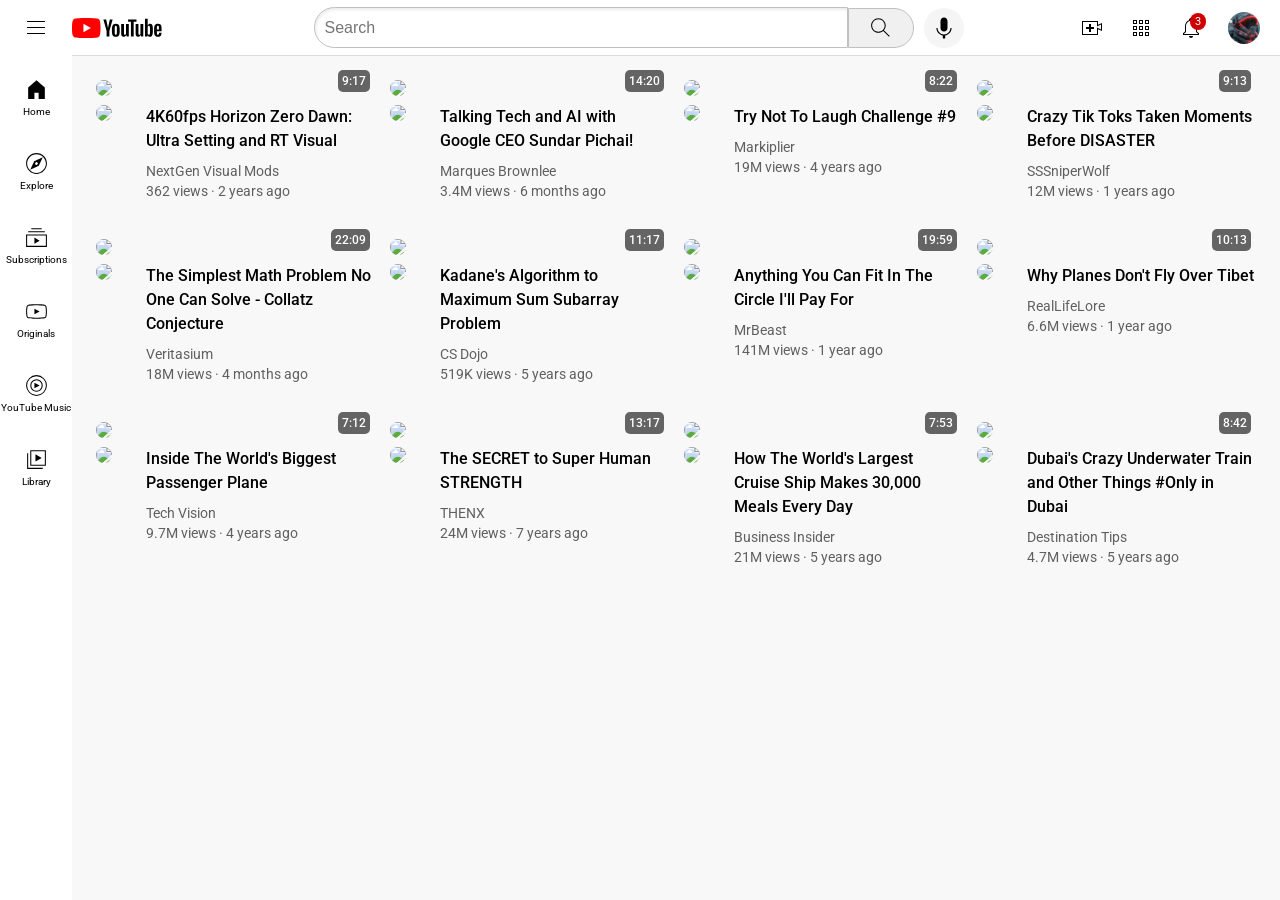
==== commit 22693e26: "Clean up codes" ====
--- a/Youtube.html
+++ b/Youtube.html
@@ -16,7 +16,7 @@
   </head>
   <body>
     
-    <div class="header"> 
+    <header class="header"> 
       <div class="left-section">
         <img class="hamburger-menu" src="Icons/hamburger-menu.svg">
         <img class="youtube-logo" src="Icons/youtube-logo.svg">
@@ -51,9 +51,9 @@
         <img class="current-user-picture" src="Channel-pictures/channel-0.jpeg">
       </div>
 
-    </div>
-
-    <div class="sidebar">
+    </header>
+
+    <nav class="sidebar">
       <div class="sidebar-link"> 
         <img src="Icons/home.svg">  
         <div>Home</div>
@@ -84,299 +84,301 @@
         <div>Library</div>
       </div>
       
-    </div>
-
-    <div class="video-grid">
-      <div class="video-preview">
-        <div class="thumbnail-row"> 
-          <a class="video-title-link" href="https://www.youtube.com/watch?v=gRkzkuk7_fI"> 
-            <img class="thumbnail" src="thumbnails/thumbnail-0.webp"> 
-          </a>
-          <div class="video-time">9:17</div>
-        </div>
-
-        <div class="video-info-grid">
-          <div class="channel-picture"> 
-            <a class="video-title-link" href="https://www.youtube.com/@Roza12891" target="_blank">
-              <img class="profile-picture" src="channel-pictures/channel-0.jpeg"> 
-            </a>
-          </div>
-          <div class="video-info">
-          <!-- This is my video lmao -->
-            <a class="video-title-link" href="https://www.youtube.com/watch?v=gRkzkuk7_fI">
-              <p class="video-title"> 4K60fps Horizon Zero Dawn: Ultra Setting and RT Visual </p>
-            </a>
-            <p class="video-author"> NextGen Visual Mods </p>
-            <p class="video-stats"> 362 views &#183; 2 years ago </p>
-          </div>
-        </div>
-      </div>
-
-      <div class="video-preview">
-        <div class="thumbnail-row"> 
-          <a class="video-title-link" href="https://www.youtube.com/watch?v=n2RNcPRtAiY"> 
-            <img class="thumbnail" src="thumbnails/thumbnail-1.webp"> 
-          </a>
-          <div class="video-time">14:20</div>
-        </div>
-
-        <div class="video-info-grid">
-          <div class="channel-picture"> 
-            <a class="video-title-link" href="https://www.youtube.com/@mkbhd" target="_blank"> 
-              <img class="profile-picture" src="channel-pictures/channel-1.jpeg"> 
-            </a>
-          </div>
-          <div class="video-info">
+    </nav>
+
+    <main>
+      <section class="video-grid">
+        <div class="video-preview">
+          <div class="thumbnail-row"> 
+            <a class="video-title-link" href="https://www.youtube.com/watch?v=gRkzkuk7_fI"> 
+              <img class="thumbnail" src="thumbnails/thumbnail-0.webp"> 
+            </a>
+            <div class="video-time">9:17</div>
+          </div>
+
+          <div class="video-info-grid">
+            <div class="channel-picture"> 
+              <a class="video-title-link" href="https://www.youtube.com/@Roza12891" target="_blank">
+                <img class="profile-picture" src="channel-pictures/channel-0.jpeg"> 
+              </a>
+            </div>
+            <div class="video-info">
+            <!-- This is my video lmao -->
+              <a class="video-title-link" href="https://www.youtube.com/watch?v=gRkzkuk7_fI">
+                <p class="video-title"> 4K60fps Horizon Zero Dawn: Ultra Setting and RT Visual </p>
+              </a>
+              <p class="video-author"> NextGen Visual Mods </p>
+              <p class="video-stats"> 362 views &#183; 2 years ago </p>
+            </div>
+          </div>
+        </div>
+
+        <div class="video-preview">
+          <div class="thumbnail-row"> 
             <a class="video-title-link" href="https://www.youtube.com/watch?v=n2RNcPRtAiY"> 
-              <p class="video-title"> Talking Tech and AI with Google CEO Sundar Pichai! </p>
-            </a>
-            <p class="video-author"> Marques Brownlee </p>
-            <p class="video-stats"> 3.4M views &#183; 6 months ago </p>
-          </div>
-        </div>
-      </div>
-
-      <div class="video-preview">
-        <div class="thumbnail-row"> 
-          <a class="video-title-link" href="https://www.youtube.com/watch?v=mP0RAo9SKZk"> 
-            <img class="thumbnail" src="thumbnails/thumbnail-2.webp"> 
-          </a>
-          <div class="video-time">8:22</div>
-        </div>
-
-        <div class="video-info-grid">
-          <div class="channel-picture"> 
-            <a class="video-title-link" href="https://www.youtube.com/@markiplier" target="_blank"> 
-              <img class="profile-picture" src="channel-pictures/channel-2.jpeg"> 
-            </a>
-          </div>
-          <div class="video-info">
+              <img class="thumbnail" src="thumbnails/thumbnail-1.webp"> 
+            </a>
+            <div class="video-time">14:20</div>
+          </div>
+
+          <div class="video-info-grid">
+            <div class="channel-picture"> 
+              <a class="video-title-link" href="https://www.youtube.com/@mkbhd" target="_blank"> 
+                <img class="profile-picture" src="channel-pictures/channel-1.jpeg"> 
+              </a>
+            </div>
+            <div class="video-info">
+              <a class="video-title-link" href="https://www.youtube.com/watch?v=n2RNcPRtAiY"> 
+                <p class="video-title"> Talking Tech and AI with Google CEO Sundar Pichai! </p>
+              </a>
+              <p class="video-author"> Marques Brownlee </p>
+              <p class="video-stats"> 3.4M views &#183; 6 months ago </p>
+            </div>
+          </div>
+        </div>
+
+        <div class="video-preview">
+          <div class="thumbnail-row"> 
             <a class="video-title-link" href="https://www.youtube.com/watch?v=mP0RAo9SKZk"> 
-              <p class="video-title"> Try Not To Laugh Challenge #9 </p>
-            </a>
-            <p class="video-author"> Markiplier </p>
-            <p class="video-stats"> 19M views &#183; 4 years ago </p>
-          </div>
-        </div>
-      </div>
-
-      <div class="video-preview">
-        <div class="thumbnail-row"> 
-          <a class="video-title-link" href="https://www.youtube.com/watch?v=FgjPQQeTh1w"> 
-            <img class="thumbnail" src="thumbnails/thumbnail-3.webp"> 
-          </a>
-          <div class="video-time">9:13</div>
-        </div>
-      
-        <div class="video-info-grid">
-          <div class="channel-picture"> 
-            <a class="video-title-link" href="https://www.youtube.com/@SSSniperWolf" target="_blank"> 
-              <img class="profile-picture" src="channel-pictures/channel-3.jpeg"> 
-            </a>
-          </div>
-          <div class="video-info">
+              <img class="thumbnail" src="thumbnails/thumbnail-2.webp"> 
+            </a>
+            <div class="video-time">8:22</div>
+          </div>
+
+          <div class="video-info-grid">
+            <div class="channel-picture"> 
+              <a class="video-title-link" href="https://www.youtube.com/@markiplier" target="_blank"> 
+                <img class="profile-picture" src="channel-pictures/channel-2.jpeg"> 
+              </a>
+            </div>
+            <div class="video-info">
+              <a class="video-title-link" href="https://www.youtube.com/watch?v=mP0RAo9SKZk"> 
+                <p class="video-title"> Try Not To Laugh Challenge #9 </p>
+              </a>
+              <p class="video-author"> Markiplier </p>
+              <p class="video-stats"> 19M views &#183; 4 years ago </p>
+            </div>
+          </div>
+        </div>
+
+        <div class="video-preview">
+          <div class="thumbnail-row"> 
             <a class="video-title-link" href="https://www.youtube.com/watch?v=FgjPQQeTh1w"> 
-              <p class="video-title"> Crazy Tik Toks Taken Moments Before DISASTER </p>
-            </a>
-            <p class="video-author"> SSSniperWolf </p>
-            <p class="video-stats"> 12M views &#183; 1 years ago </p>
-          </div>
-        </div>
-      </div>
-
-      <div class="video-preview">
-        <div class="thumbnail-row"> 
-          <a class="video-title-link" href="https://www.youtube.com/watch?v=094y1Z2wpJg"> 
-            <img class="thumbnail" src="thumbnails/thumbnail-4.webp">
-          </a> 
-          <div class="video-time">22:09</div>
-        </div>
+              <img class="thumbnail" src="thumbnails/thumbnail-3.webp"> 
+            </a>
+            <div class="video-time">9:13</div>
+          </div>
         
-        <div class="video-info-grid">
-          <div class="channel-picture"> 
-            <a class="video-title-link" href="https://www.youtube.com/@veritasium" target="_blank"> 
-              <img class="profile-picture" src="channel-pictures/channel-4.jpeg"> 
-            </a>
-          </div>
-          <div class="video-info">
+          <div class="video-info-grid">
+            <div class="channel-picture"> 
+              <a class="video-title-link" href="https://www.youtube.com/@SSSniperWolf" target="_blank"> 
+                <img class="profile-picture" src="channel-pictures/channel-3.jpeg"> 
+              </a>
+            </div>
+            <div class="video-info">
+              <a class="video-title-link" href="https://www.youtube.com/watch?v=FgjPQQeTh1w"> 
+                <p class="video-title"> Crazy Tik Toks Taken Moments Before DISASTER </p>
+              </a>
+              <p class="video-author"> SSSniperWolf </p>
+              <p class="video-stats"> 12M views &#183; 1 years ago </p>
+            </div>
+          </div>
+        </div>
+
+        <div class="video-preview">
+          <div class="thumbnail-row"> 
             <a class="video-title-link" href="https://www.youtube.com/watch?v=094y1Z2wpJg"> 
-              <p class="video-title"> The Simplest Math Problem No One Can Solve - Collatz Conjecture </p>
-            </a>
-            <p class="video-author"> Veritasium </p>
-            <p class="video-stats"> 18M views &#183; 4 months ago </p>
-          </div>
-        </div>
-      </div>
-
-      <div class="video-preview">
-        <div class="thumbnail-row"> 
-          <a class="video-title-link" href="https://www.youtube.com/watch?v=86CQq3pKSUw"> 
-            <img class="thumbnail" src="thumbnails/thumbnail-5.webp"> 
-          </a>
-          <div class="video-time">11:17</div>
-        </div>
-
-        <div class="video-info-grid">
-          <div class="channel-picture"> 
-            <a class="video-title-link" href="https://www.youtube.com/@CSDojo" target="_blank"> 
-              <img class="profile-picture" src="channel-pictures/channel-5.jpeg"> 
-            </a>
-          </div>
-          <div class="video-info">
+              <img class="thumbnail" src="thumbnails/thumbnail-4.webp">
+            </a> 
+            <div class="video-time">22:09</div>
+          </div>
+          
+          <div class="video-info-grid">
+            <div class="channel-picture"> 
+              <a class="video-title-link" href="https://www.youtube.com/@veritasium" target="_blank"> 
+                <img class="profile-picture" src="channel-pictures/channel-4.jpeg"> 
+              </a>
+            </div>
+            <div class="video-info">
+              <a class="video-title-link" href="https://www.youtube.com/watch?v=094y1Z2wpJg"> 
+                <p class="video-title"> The Simplest Math Problem No One Can Solve - Collatz Conjecture </p>
+              </a>
+              <p class="video-author"> Veritasium </p>
+              <p class="video-stats"> 18M views &#183; 4 months ago </p>
+            </div>
+          </div>
+        </div>
+
+        <div class="video-preview">
+          <div class="thumbnail-row"> 
             <a class="video-title-link" href="https://www.youtube.com/watch?v=86CQq3pKSUw"> 
-              <p class="video-title"> Kadane's Algorithm to Maximum Sum Subarray Problem </p>
-            </a>
-            <p class="video-author"> CS Dojo </p>
-            <p class="video-stats"> 519K views &#183; 5 years ago </p>
-          </div>
-        </div>
-      </div>
-
-      <div class="video-preview">
-        <div class="thumbnail-row"> 
-          <a class="video-title-link" href="https://www.youtube.com/watch?v=yXWw0_UfSFg"> 
-            <img class="thumbnail" src="thumbnails/thumbnail-6.webp"> 
-          </a>
-          <div class="video-time">19:59</div>
-        </div>
-
-        <div class="video-info-grid">
-          <div class="channel-picture"> 
-            <a class="video-title-link" href="https://www.youtube.com/@MrBeast" target="_blank"> 
-              <img class="profile-picture" src="channel-pictures/channel-6.jpeg"> 
-            </a>
-          </div>
-          <div class="video-info">
+              <img class="thumbnail" src="thumbnails/thumbnail-5.webp"> 
+            </a>
+            <div class="video-time">11:17</div>
+          </div>
+
+          <div class="video-info-grid">
+            <div class="channel-picture"> 
+              <a class="video-title-link" href="https://www.youtube.com/@CSDojo" target="_blank"> 
+                <img class="profile-picture" src="channel-pictures/channel-5.jpeg"> 
+              </a>
+            </div>
+            <div class="video-info">
+              <a class="video-title-link" href="https://www.youtube.com/watch?v=86CQq3pKSUw"> 
+                <p class="video-title"> Kadane's Algorithm to Maximum Sum Subarray Problem </p>
+              </a>
+              <p class="video-author"> CS Dojo </p>
+              <p class="video-stats"> 519K views &#183; 5 years ago </p>
+            </div>
+          </div>
+        </div>
+
+        <div class="video-preview">
+          <div class="thumbnail-row"> 
             <a class="video-title-link" href="https://www.youtube.com/watch?v=yXWw0_UfSFg"> 
-              <p class="video-title"> Anything You Can Fit In The Circle I&#39;ll Pay For </p>
-            </a>
-            <p class="video-author"> MrBeast </p>
-            <p class="video-stats"> 141M views &#183; 1 year ago </p>
-          </div>
-        </div>
-      </div>
-
-      <div class="video-preview">
-        <div class="thumbnail-row"> 
-          <a class="video-title-link" href="https://www.youtube.com/watch?v=fNVa1qMbF9Y"> 
-            <img class="thumbnail" src="thumbnails/thumbnail-7.webp">
-          </a>
-          <div class="video-time">10:13</div>
-        </div>
-
-        <div class="video-info-grid">
-          <div class="channel-picture"> 
-            <a class="video-title-link" href="https://www.youtube.com/@RealLifeLore" target="_blank"> 
-              <img class="profile-picture" src="channel-pictures/channel-7.jpeg"> 
-            </a>
-          </div>
-          <div class="video-info">
-            <a class="video-title-link" href="https://www.youtube.com/watch?v=fNVa1qMbF9Y">
-              <p class="video-title"> Why Planes Don't Fly Over Tibet </p>
-            </a>
-            <p class="video-author"> RealLifeLore </p>
-            <p class="video-stats"> 6.6M views &#183; 1 year ago </p>
-          </div>
-        </div>
-      </div>
-      
-      <div class="video-preview">
-        <div class="thumbnail-row">
-          <a class="video-title-link" href="https://www.youtube.com/watch?v=lFm4EM1juls">
-            <img class="thumbnail" src="thumbnails/thumbnail-8.webp">
-          </a>
-          <div class="video-time">7:12</div>
-        </div>
-
-        <div class="video-info-grid">
-          <div class="channel-picture">
-            <a class="video-title-link" href="https://www.youtube.com/@adin" target="_blank">
-              <img class="profile-picture" src="channel-pictures/channel-8.jpeg">
-            </a>
-          </div>
-          <div class="video-info">
-            <a class="video-title-link" href="https://www.youtube.com/watch?v=lFm4EM1juls"">
-              <p class="video-title">Inside The World's Biggest Passenger Plane</p>
-            </a>
-            <p class="video-author">Tech Vision</p>
-            <p class="video-stats">9.7M views &#183; 4 years ago</p>
-          </div>
-        </div>
-      </div>
-  
-      <div class="video-preview">
-        <div class="thumbnail-row">
-          <a class="video-title-link" href="https://www.youtube.com/watch?v=ixmxOlcrlUc">
-            <img class="thumbnail" src="thumbnails/thumbnail-9.webp">
-          </a>
-          <div class="video-time">13:17</div>
-        </div>
-
-        <div class="video-info-grid">
-          <div class="channel-picture">
-            <a class="video-title-link" href="https://www.youtube.com/@OFFICIALTHENXSTUDIOS" target="_blank">
-              <img class="profile-picture" src="channel-pictures/channel-9.jpeg">
-            </a>
-          </div>
-          <div class="video-info">
+              <img class="thumbnail" src="thumbnails/thumbnail-6.webp"> 
+            </a>
+            <div class="video-time">19:59</div>
+          </div>
+
+          <div class="video-info-grid">
+            <div class="channel-picture"> 
+              <a class="video-title-link" href="https://www.youtube.com/@MrBeast" target="_blank"> 
+                <img class="profile-picture" src="channel-pictures/channel-6.jpeg"> 
+              </a>
+            </div>
+            <div class="video-info">
+              <a class="video-title-link" href="https://www.youtube.com/watch?v=yXWw0_UfSFg"> 
+                <p class="video-title"> Anything You Can Fit In The Circle I&#39;ll Pay For </p>
+              </a>
+              <p class="video-author"> MrBeast </p>
+              <p class="video-stats"> 141M views &#183; 1 year ago </p>
+            </div>
+          </div>
+        </div>
+
+        <div class="video-preview">
+          <div class="thumbnail-row"> 
+            <a class="video-title-link" href="https://www.youtube.com/watch?v=fNVa1qMbF9Y"> 
+              <img class="thumbnail" src="thumbnails/thumbnail-7.webp">
+            </a>
+            <div class="video-time">10:13</div>
+          </div>
+
+          <div class="video-info-grid">
+            <div class="channel-picture"> 
+              <a class="video-title-link" href="https://www.youtube.com/@RealLifeLore" target="_blank"> 
+                <img class="profile-picture" src="channel-pictures/channel-7.jpeg"> 
+              </a>
+            </div>
+            <div class="video-info">
+              <a class="video-title-link" href="https://www.youtube.com/watch?v=fNVa1qMbF9Y">
+                <p class="video-title"> Why Planes Don't Fly Over Tibet </p>
+              </a>
+              <p class="video-author"> RealLifeLore </p>
+              <p class="video-stats"> 6.6M views &#183; 1 year ago </p>
+            </div>
+          </div>
+        </div>
+        
+        <div class="video-preview">
+          <div class="thumbnail-row">
+            <a class="video-title-link" href="https://www.youtube.com/watch?v=lFm4EM1juls">
+              <img class="thumbnail" src="thumbnails/thumbnail-8.webp">
+            </a>
+            <div class="video-time">7:12</div>
+          </div>
+
+          <div class="video-info-grid">
+            <div class="channel-picture">
+              <a class="video-title-link" href="https://www.youtube.com/@adin" target="_blank">
+                <img class="profile-picture" src="channel-pictures/channel-8.jpeg">
+              </a>
+            </div>
+            <div class="video-info">
+              <a class="video-title-link" href="https://www.youtube.com/watch?v=lFm4EM1juls"">
+                <p class="video-title">Inside The World's Biggest Passenger Plane</p>
+              </a>
+              <p class="video-author">Tech Vision</p>
+              <p class="video-stats">9.7M views &#183; 4 years ago</p>
+            </div>
+          </div>
+        </div>
+    
+        <div class="video-preview">
+          <div class="thumbnail-row">
             <a class="video-title-link" href="https://www.youtube.com/watch?v=ixmxOlcrlUc">
-              <p class="video-title">The SECRET to Super Human STRENGTH</p>
-            </a>
-            <p class="video-author">THENX</p>
-            <p class="video-stats">24M views &#183; 7 years ago</p>
-          </div>
-        </div>
-      </div>
-
-      <div class="video-preview">
-        <div class="thumbnail-row">
-          <a class="video-title-link" href="https://www.youtube.com/watch?v=R2vXbFp5C9o">
-            <img class="thumbnail" src="thumbnails/thumbnail-10.webp">
-          </a>
-          <div class="video-time">7:53</div>
-        </div>
-
-        <div class="video-info-grid">
-          <div class="channel-picture">
-            <a class="video-title-link" href="https://www.youtube.com/@BusinessInsider"  target="_blank">
-              <img class="profile-picture" src="channel-pictures/channel-10.jpeg">
-            </a>
-          </div>
-          <div class="video-info">
+              <img class="thumbnail" src="thumbnails/thumbnail-9.webp">
+            </a>
+            <div class="video-time">13:17</div>
+          </div>
+
+          <div class="video-info-grid">
+            <div class="channel-picture">
+              <a class="video-title-link" href="https://www.youtube.com/@OFFICIALTHENXSTUDIOS" target="_blank">
+                <img class="profile-picture" src="channel-pictures/channel-9.jpeg">
+              </a>
+            </div>
+            <div class="video-info">
+              <a class="video-title-link" href="https://www.youtube.com/watch?v=ixmxOlcrlUc">
+                <p class="video-title">The SECRET to Super Human STRENGTH</p>
+              </a>
+              <p class="video-author">THENX</p>
+              <p class="video-stats">24M views &#183; 7 years ago</p>
+            </div>
+          </div>
+        </div>
+
+        <div class="video-preview">
+          <div class="thumbnail-row">
             <a class="video-title-link" href="https://www.youtube.com/watch?v=R2vXbFp5C9o">
-              <p class="video-title">How The World's Largest Cruise Ship Makes 30,000 Meals Every Day</p>
-            </a>
-            <p class="video-author">Business Insider</p>
-            <p class="video-stats">21M views &#183; 5 years ago</p>
-          </div>
-        </div>
-      </div>
-
-      <div class="video-preview">
-        <div class="thumbnail-row">
-          <a class="video-title-link" href="https://www.youtube.com/watch?v=0nZuYyXET3s">
-            <img class="thumbnail" src="thumbnails/thumbnail-11.webp">
-          </a>
-          <div class="video-time">8:42</div>
-        </div>
-
-        <div class="video-info-grid">
-          <div class="channel-picture">
-            <a class="video-title-link" href="https://www.youtube.com/@Destinationtips" target="_blank">
-              <img class="profile-picture" src="channel-pictures/channel-11.jpeg">
-            </a>
-          </div>
-          <div class="video-info">
+              <img class="thumbnail" src="thumbnails/thumbnail-10.webp">
+            </a>
+            <div class="video-time">7:53</div>
+          </div>
+
+          <div class="video-info-grid">
+            <div class="channel-picture">
+              <a class="video-title-link" href="https://www.youtube.com/@BusinessInsider"  target="_blank">
+                <img class="profile-picture" src="channel-pictures/channel-10.jpeg">
+              </a>
+            </div>
+            <div class="video-info">
+              <a class="video-title-link" href="https://www.youtube.com/watch?v=R2vXbFp5C9o">
+                <p class="video-title">How The World's Largest Cruise Ship Makes 30,000 Meals Every Day</p>
+              </a>
+              <p class="video-author">Business Insider</p>
+              <p class="video-stats">21M views &#183; 5 years ago</p>
+            </div>
+          </div>
+        </div>
+
+        <div class="video-preview">
+          <div class="thumbnail-row">
             <a class="video-title-link" href="https://www.youtube.com/watch?v=0nZuYyXET3s">
-              <p class="video-title">Dubai's Crazy Underwater Train and Other Things #Only in Dubai</p>
-            </a>
-            <p class="video-author">Destination Tips</p>
-            <p class="video-stats">4.7M views &#183; 5 years ago</p>
-          </div>
-        </div>
-      </div>
-
-    </div>
+              <img class="thumbnail" src="thumbnails/thumbnail-11.webp">
+            </a>
+            <div class="video-time">8:42</div>
+          </div>
+
+          <div class="video-info-grid">
+            <div class="channel-picture">
+              <a class="video-title-link" href="https://www.youtube.com/@Destinationtips" target="_blank">
+                <img class="profile-picture" src="channel-pictures/channel-11.jpeg">
+              </a>
+            </div>
+            <div class="video-info">
+              <a class="video-title-link" href="https://www.youtube.com/watch?v=0nZuYyXET3s">
+                <p class="video-title">Dubai's Crazy Underwater Train and Other Things #Only in Dubai</p>
+              </a>
+              <p class="video-author">Destination Tips</p>
+              <p class="video-stats">4.7M views &#183; 5 years ago</p>
+            </div>
+          </div>
+        </div>
+
+      </section>
+    </main>
 
   </body>
 </html>
--- a/Style/Header.css
+++ b/Style/Header.css
@@ -12,9 +12,7 @@
     z-index: 100;
     
     background-color: white;
-    border-bottom-width: 1px;
-    border-bottom-style: solid;
-    border-bottom-color: rgb(219, 219, 219);
+    border-bottom: 1px solid rgb(219, 219, 219);
 }
 
 .left-section {
@@ -24,8 +22,7 @@
 
 .hamburger-menu {
     height: 24px;
-    margin-left: 24px;
-    margin-right: 24px;
+    margin: 0 24px 0 24px;
     cursor: pointer;
 }
 
@@ -36,8 +33,7 @@
 
 .middle-section {
     flex: 1;
-    margin-left: 70px;
-    margin-right: 35px;
+    margin: 0 35px 0 70px;
     max-width: 650px;
     display: flex;
     align-items: center;
@@ -48,16 +44,13 @@
     height: 36.5px;
     padding-left: 10px;
     font-size: 16px;
-    border-width: 1px;
-    border-style: solid;
-    border-color: rgb(192, 192, 192);
+    border: 1px solid rgb(192, 192, 192);
     border-radius: 22px 0 0 22px;
     box-shadow: inset 1px 2px 3px rgba(0, 0, 0, 0.08);
     width: 0;
 }
 
 .search-bar::placeholder {
-    font-family: Roboto, Arial;
     font-size: 16px;
 }
 
@@ -68,8 +61,7 @@
     border-width: 1px;
     border-style: solid;
     border-color: rgb(192, 192, 192);
-    margin-left: -0.5px;
-    margin-right: 10px;
+    margin: 0 10px 0 -0.5px;
     border-radius: 0 22px 22px 0;
     cursor: pointer;
 }
@@ -94,14 +86,10 @@
 .upload-icon-container .tooltip,
 .youtube-apps-icon-container .tooltip,
 .notification-icon-container .tooltip {
-    font-family: Roboto, Ariel;
     position: absolute;
-    background-color: gray;
+    background-color: rgb(82, 81, 81);
     color: white;
-    padding-top: 4px;
-    padding-bottom: 4px;
-    padding-left: 8px;
-    padding-right: 8px;
+    padding: 2px 8px 2px 8px;
     border-radius: 4px;
     font-size: 12px;
     bottom: -25px;
@@ -167,10 +155,7 @@
     color: white;
     font-family: Roboto, Ariel;
     font-size: 11px;
-    padding-left: 5px;
-    padding-right: 5px;
-    padding-bottom: 2px;
-    padding-top: 2px;
+    padding: 2px 5px 2px 5px;
     border-radius: 10px;
     cursor: pointer;
 }
--- a/Style/General.css
+++ b/Style/General.css
@@ -1,13 +1,12 @@
 p {
-    font-family: Roboto, Arial;
     margin-top: 0;
     margin-bottom: 0;
 }
 
 body {
+    font-family: Roboto, Arial;
     margin: 0;
-    padding-top: 80px;
-    padding-left: 96px;
-    padding-right: 24px;
+    padding: 80px 24px 0 96px;
     background-color: rgb(248, 248, 248);
-}+}
+
--- a/Style/Video.css
+++ b/Style/Video.css
@@ -43,15 +43,45 @@
   row-gap: 40px;
 }
 
+@media (max-width: 750px) {
+  .video-grid {
+    grid-template-columns: 1fr 1fr;
+  }
+}
+
+@media (min-width: 751px) and (max-width: 999px) {
+  .video-grid{
+    grid-template-columns: 1fr 1fr 1fr;
+  }
+}
+
+@media (min-width: 1000px) {
+  .video-grid {
+    grid-template-columns: 1fr 1fr 1fr 1fr;
+  }
+}
+
+@media (min-width: 1000px) {
+  .video-title {
+    font-size: 16px;
+    line-height: 24px;
+  }
+}
+
+@media (min-width: 1000px) {
+
+  .video-author,
+  .video-stats {
+    font-size: 14px;
+  }
+}
+
+
 .video-time {
-  font-family: Roboto, Ariel;
   font-size: 12px;
   font-weight: 500;
-  padding-left: 4px;
-  padding-right: 4px;
-  padding-bottom: 4px;
-  border-radius: 4px;
-  padding-top: 4px;
+  padding: 4px;
+  border-radius: 5px;
   background-color: rgba(0, 0, 0, 0.596);
   color: white;
   position: absolute;
--- a/Style/Sidebar.css
+++ b/Style/Sidebar.css
@@ -28,6 +28,7 @@
 }
 
 .sidebar-link div {
-    font-family: Roboto, Ariel;
     font-size: 10px;
-}+}
+
+
